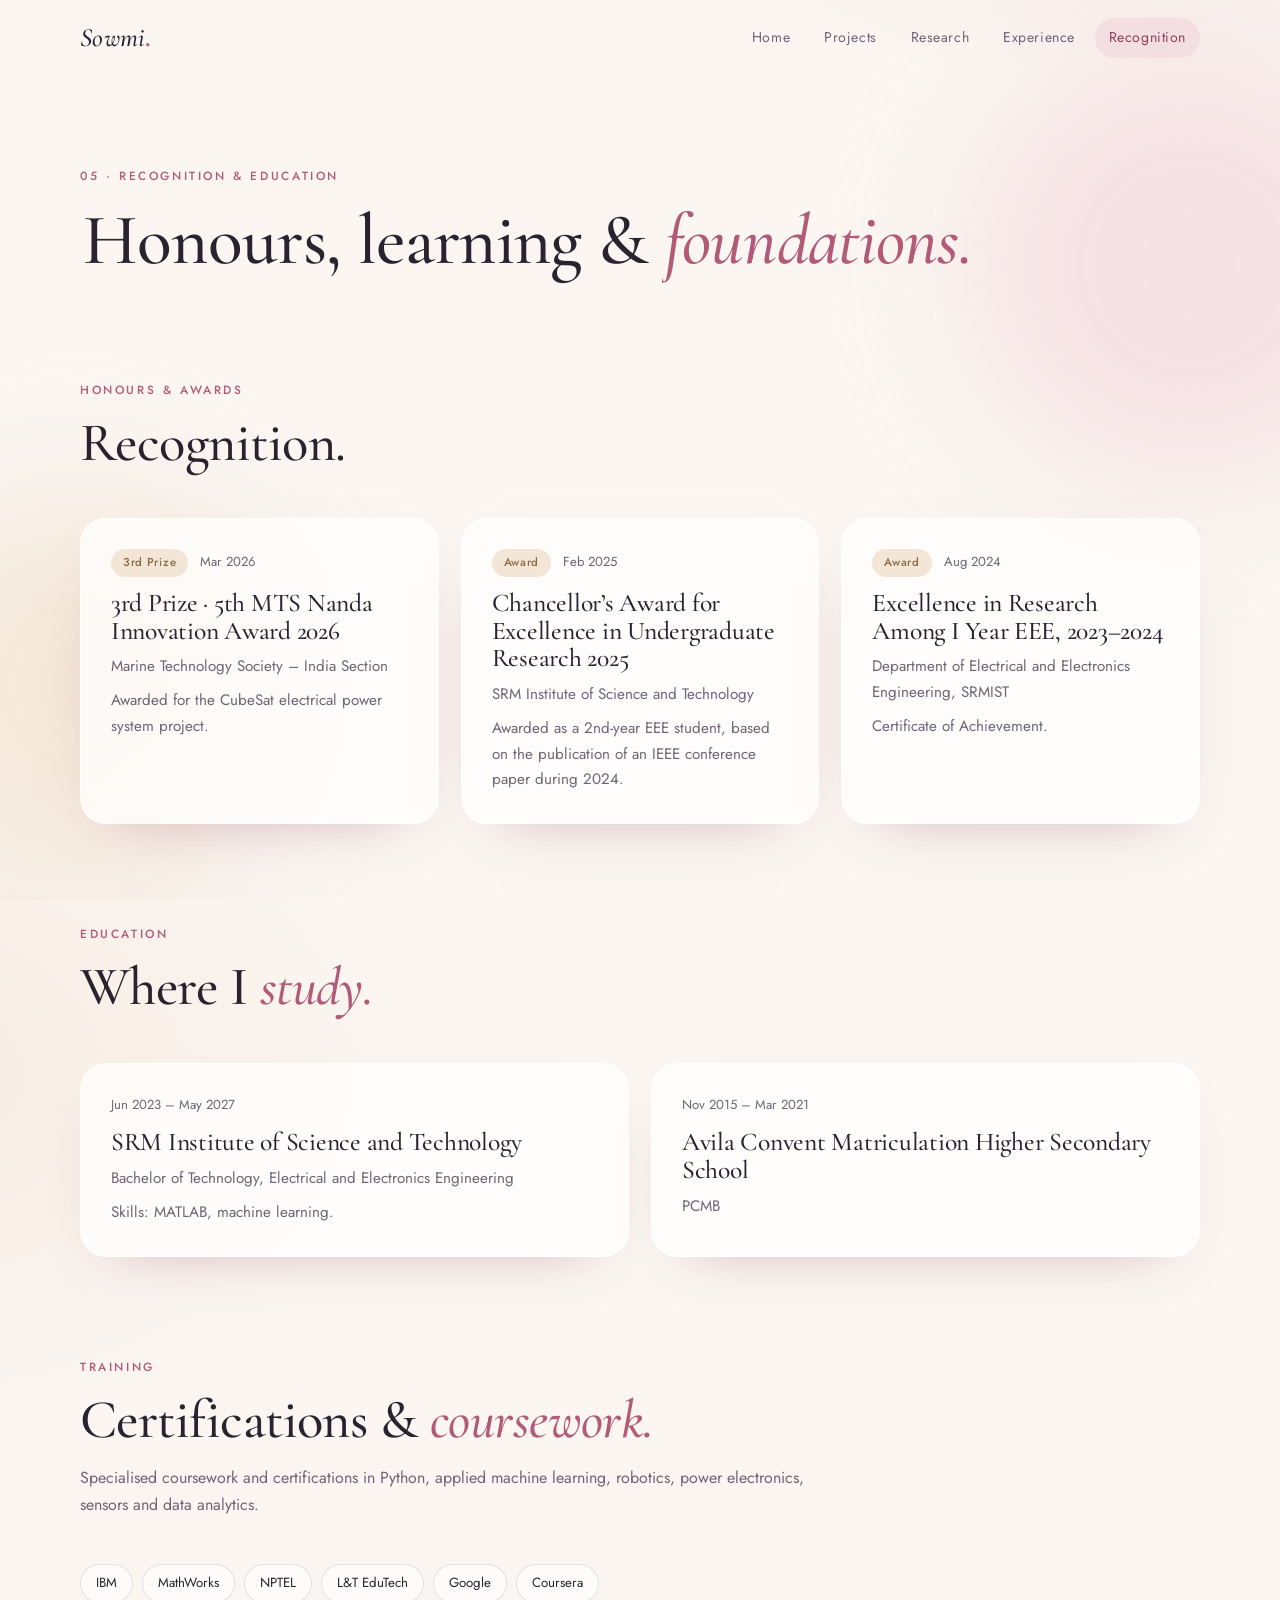
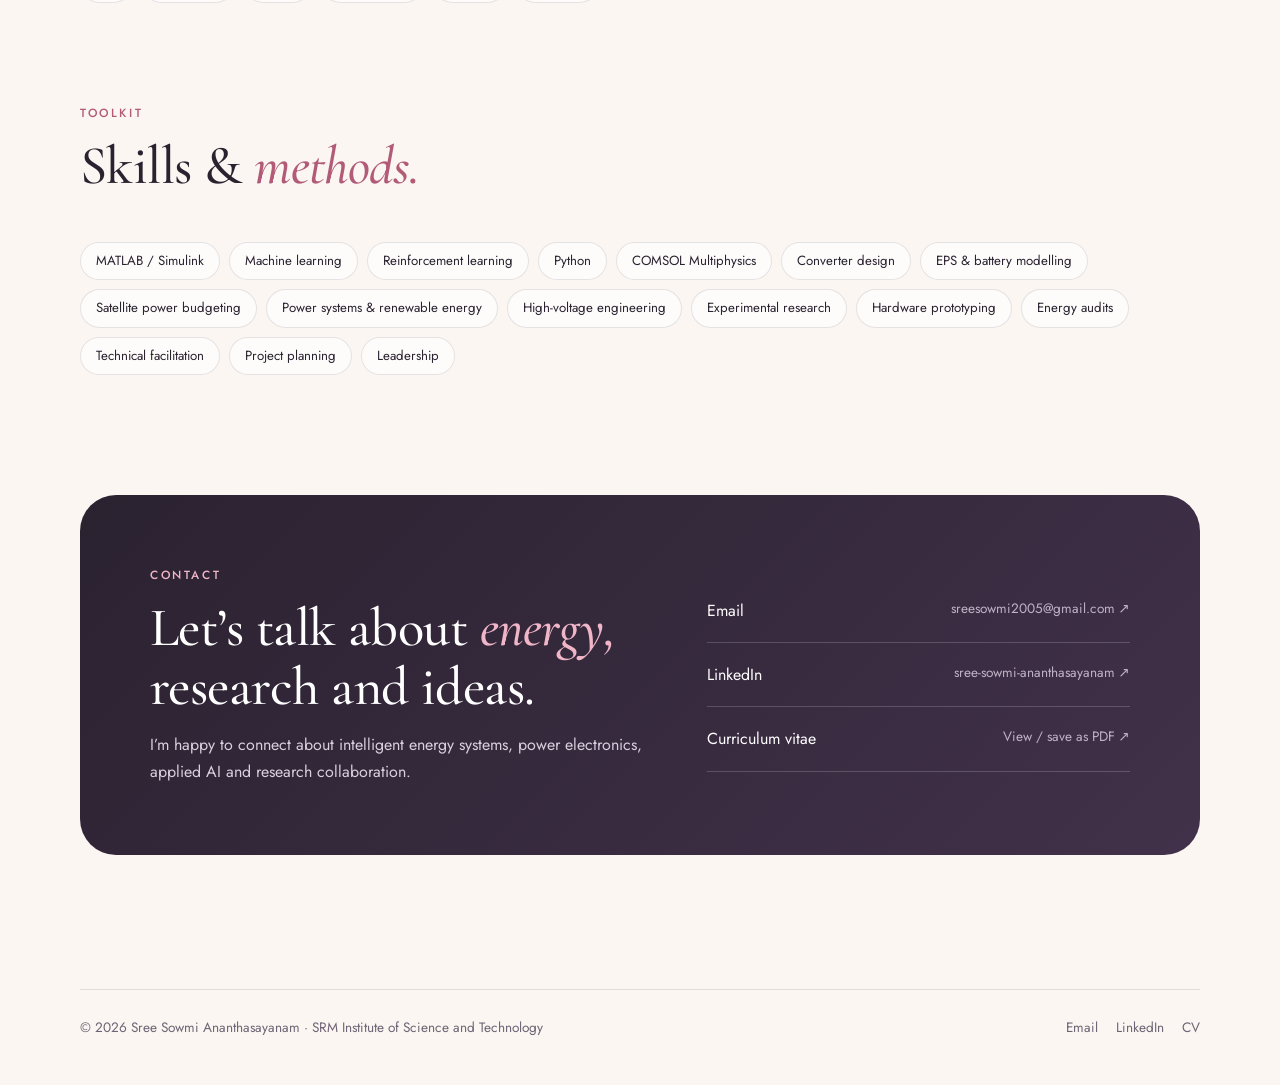
==== recognition.html @ fa970f7a "Add files via upload" ====
<!DOCTYPE html>
<html lang="en">
<head>
<meta charset="UTF-8">
<meta name="viewport" content="width=device-width, initial-scale=1, viewport-fit=cover">
<title>Recognition &amp; Education | Sree Sowmi Ananthasayanam</title>
<meta name="description" content="MTS Nanda Innovation Award, Chancellor’s Award, research excellence, education at SRMIST, and certifications.">
<meta property="og:title" content="Recognition &amp; Education | Sree Sowmi Ananthasayanam">
<meta property="og:description" content="MTS Nanda Innovation Award, Chancellor’s Award, research excellence, education at SRMIST, and certifications.">
<meta property="og:type" content="website">
<meta name="theme-color" content="#fbf6f2">
<link rel="icon" href="data:image/svg+xml,%3Csvg xmlns='http://www.w3.org/2000/svg' viewBox='0 0 64 64'%3E%3Crect width='64' height='64' rx='32' fill='%23f3dfe2'/%3E%3Ctext x='32' y='43' font-family='Georgia,serif' font-style='italic' font-size='30' text-anchor='middle' fill='%238f3f5c'%3ESS%3C/text%3E%3C/svg%3E">
<link rel="preconnect" href="https://fonts.googleapis.com"><link rel="preconnect" href="https://fonts.gstatic.com" crossorigin>
<link rel="stylesheet" href="https://fonts.googleapis.com/css2?family=Cormorant+Garamond:ital,wght@0,400;0,500;0,600;1,400;1,500&family=Jost:wght@300;400;500&display=swap">
<link rel="stylesheet" href="assets/style.css">
<script>document.documentElement.classList.add('js');setTimeout(function(){document.documentElement.classList.add('ready')},2000);</script>
</head>
<body>
<a class="skip" href="#main">Skip to content</a>
<div class="curtain" aria-hidden="true"><span>S.S</span></div>
<div class="progress" aria-hidden="true"></div>
<div class="blobs" aria-hidden="true"><i></i><i></i></div>
<div class="glow" aria-hidden="true"></div>
<header class="site-header">
  <div class="wrap nav">
    <a class="brand" href="index.html" aria-label="Home">Sowmi<b>.</b></a>
    <button class="menu-btn" aria-expanded="false" aria-controls="menu">Menu</button>
    <nav class="menu" id="menu" aria-label="Main"><a href="index.html">Home</a><a href="projects.html">Projects</a><a href="research.html">Research</a><a href="experience.html">Experience</a><a href="recognition.html" aria-current="page">Recognition</a></nav>
  </div>
</header>
<main id="main">

<div class="wrap page-hero"><div class="eyebrow reveal">05 · Recognition &amp; education</div>
<h1 data-split>Honours, learning &amp; <em>foundations.</em></h1></div>
<section style="padding-top:40px"><div class="wrap">
 <div class="sec-head reveal"><div class="eyebrow">Honours &amp; awards</div><h2>Recognition.</h2></div>
 <div class="grid3 reveal-group">
  <div class="reveal"><article class="card" style="height:100%"><div class="meta"><span class="tag gold">3rd Prize</span> &nbsp; Mar 2026</div><h3>3rd Prize · 5th MTS Nanda Innovation Award 2026</h3><p>Marine Technology Society – India Section</p><p style="margin-top:8px">Awarded for the CubeSat electrical power system project.</p></article></div>
  <div class="reveal"><article class="card" style="height:100%"><div class="meta"><span class="tag gold">Award</span> &nbsp; Feb 2025</div><h3>Chancellor’s Award for Excellence in Undergraduate Research 2025</h3><p>SRM Institute of Science and Technology</p><p style="margin-top:8px">Awarded as a 2nd-year EEE student, based on the publication of an IEEE conference paper during 2024.</p></article></div>
  <div class="reveal"><article class="card" style="height:100%"><div class="meta"><span class="tag gold">Award</span> &nbsp; Aug 2024</div><h3>Excellence in Research Among I Year EEE, 2023–2024</h3><p>Department of Electrical and Electronics Engineering, SRMIST</p><p style="margin-top:8px">Certificate of Achievement.</p></article></div>
 </div>
</div></section>
<section style="padding-top:0"><div class="wrap">
 <div class="sec-head reveal"><div class="eyebrow">Education</div><h2>Where I <em>study.</em></h2></div>
 <div class="grid2 reveal-group">
  <div class="reveal"><article class="card" style="height:100%"><div class="meta">Jun 2023 – May 2027</div><h3>SRM Institute of Science and Technology</h3><p>Bachelor of Technology, Electrical and Electronics Engineering</p><p style="margin-top:8px">Skills: MATLAB, machine learning.</p></article></div>
  <div class="reveal"><article class="card" style="height:100%"><div class="meta">Nov 2015 – Mar 2021</div><h3>Avila Convent Matriculation Higher Secondary School</h3><p>PCMB</p></article></div>
 </div>
</div></section>
<section style="padding-top:0"><div class="wrap">
 <div class="sec-head reveal"><div class="eyebrow">Training</div><h2>Certifications &amp; <em>coursework.</em></h2><p>Specialised coursework and certifications in Python, applied machine learning, robotics, power electronics, sensors and data analytics.</p></div>
 <div class="chips reveal"><span class="chip">IBM</span><span class="chip">MathWorks</span><span class="chip">NPTEL</span><span class="chip">L&amp;T EduTech</span><span class="chip">Google</span><span class="chip">Coursera</span></div>
</div></section>
<section style="padding-top:0"><div class="wrap">
 <div class="sec-head reveal"><div class="eyebrow">Toolkit</div><h2>Skills &amp; <em>methods.</em></h2></div>
 <div class="chips reveal"><span class="chip">MATLAB / Simulink</span><span class="chip">Machine learning</span><span class="chip">Reinforcement learning</span><span class="chip">Python</span><span class="chip">COMSOL Multiphysics</span><span class="chip">Converter design</span><span class="chip">EPS &amp; battery modelling</span><span class="chip">Satellite power budgeting</span><span class="chip">Power systems &amp; renewable energy</span><span class="chip">High-voltage engineering</span><span class="chip">Experimental research</span><span class="chip">Hardware prototyping</span><span class="chip">Energy audits</span><span class="chip">Technical facilitation</span><span class="chip">Project planning</span><span class="chip">Leadership</span></div>
</div></section>
<section id="contact" style="padding-top:20px"><div class="wrap"><div class="contact reveal">
<div><div class="eyebrow">Contact</div><h2 style="margin-top:14px">Let’s talk about <em>energy,</em> research and ideas.</h2><p>I’m happy to connect about intelligent energy systems, power electronics, applied AI and research collaboration.</p></div>
<div class="clinks"><a href="mailto:sreesowmi2005@gmail.com">Email <small>sreesowmi2005@gmail.com ↗</small></a><a href="https://www.linkedin.com/in/sree-sowmi-ananthasayanam" target="_blank" rel="noopener noreferrer">LinkedIn <small>sree-sowmi-ananthasayanam ↗</small></a><a href="cv.html">Curriculum vitae <small>View / save as PDF ↗</small></a></div>
</div></div></section>
</main>
<footer><div class="wrap"><span>© <span data-year>2026</span> Sree Sowmi Ananthasayanam · SRM Institute of Science and Technology</span><span><a href="mailto:sreesowmi2005@gmail.com">Email</a><a href="https://www.linkedin.com/in/sree-sowmi-ananthasayanam" target="_blank" rel="noopener noreferrer">LinkedIn</a><a href="cv.html">CV</a></span></div></footer>
<script src="assets/main.js" defer></script>
</body>
</html>
---- assets/style.css ----
/* Sree Sowmi Ananthasayanam — portfolio styles */
:root{
  --bg:#fbf6f2; --bg2:#f5e9e6; --ink:#2b2230; --muted:#6f6475; --rose:#b25b78; --rose-d:#8f3f5c;
  --blush:#f3dfe2; --gold:#c4a07a; --line:rgba(43,34,48,.12); --card:rgba(255,255,255,.74);
  --serif:"Cormorant Garamond",Georgia,"Times New Roman",serif;
  --sans:"Jost",ui-sans-serif,system-ui,-apple-system,"Segoe UI",sans-serif;
  --ease:cubic-bezier(.22,.8,.24,1);
}
*{box-sizing:border-box}
html{-webkit-text-size-adjust:100%}
html:not(.smooth){scroll-behavior:smooth}
html{scroll-padding-top:96px}
body{margin:0;background:var(--bg);color:var(--ink);font-family:var(--sans);font-weight:400;line-height:1.7;overflow-x:hidden;
  background-image:radial-gradient(1000px 600px at 90% -10%,rgba(243,223,226,.9),transparent 60%),radial-gradient(900px 600px at -10% 40%,rgba(246,233,222,.9),transparent 60%)}
img{max-width:100%;display:block}
a{color:inherit;text-decoration:none}
a:hover{color:var(--rose)}
:focus-visible{outline:2px solid var(--rose);outline-offset:3px;border-radius:4px}
::selection{background:var(--blush);color:var(--rose-d)}
.skip{position:absolute;left:-999px;top:8px;background:var(--ink);color:#fff;padding:8px 14px;z-index:100;border-radius:6px}
.skip:focus{left:8px;color:#fff}
.wrap{width:min(1120px,calc(100% - 48px));margin:0 auto;position:relative;z-index:2}

/* ambient layers */
.blobs{position:fixed;inset:0;z-index:0;pointer-events:none;overflow:hidden}
.blobs i{position:absolute;border-radius:50%;filter:blur(70px);opacity:.55;will-change:transform}
.blobs i:nth-child(1){width:420px;height:420px;background:#f1cfd8;top:6%;right:-120px}
.blobs i:nth-child(2){width:360px;height:360px;background:#efdcc6;bottom:4%;left:-100px}
.glow{position:fixed;left:0;top:0;width:420px;height:420px;margin:-210px 0 0 -210px;border-radius:50%;pointer-events:none;z-index:1;
  background:radial-gradient(circle,rgba(178,91,120,.13),transparent 65%);opacity:0;transition:opacity .6s;will-change:transform}
html.pointer .glow{opacity:1}
.progress{position:fixed;left:0;top:0;height:3px;width:100%;background:linear-gradient(90deg,var(--rose),var(--gold));transform:scaleX(0);transform-origin:left;z-index:60}
.curtain{position:fixed;inset:0;z-index:200;background:var(--blush);display:grid;place-items:center;opacity:0;pointer-events:none;transition:opacity .6s var(--ease)}
.curtain span{font:italic 500 3rem var(--serif);color:var(--rose-d);letter-spacing:.04em}
html.js:not(.ready) .curtain,html.leaving .curtain{opacity:1;pointer-events:all}

/* header */
.site-header{position:fixed;top:0;left:0;right:0;z-index:50;transition:transform .6s var(--ease),background .4s,box-shadow .4s}
.site-header.solid{background:rgba(251,246,242,.82);backdrop-filter:blur(16px);box-shadow:0 1px 0 var(--line)}
.site-header.hide{transform:translateY(-100%)}
.nav{height:76px;display:flex;align-items:center;justify-content:space-between;gap:24px}
.brand{font:italic 500 1.65rem var(--serif);letter-spacing:.01em}
.brand b{font-style:normal;color:var(--rose)}
.menu{display:flex;gap:6px}
.menu a{position:relative;padding:8px 14px;font-size:.88rem;letter-spacing:.04em;color:var(--muted);border-radius:999px;transition:color .3s,background .3s}
.menu a:hover{color:var(--rose-d);background:rgba(243,223,226,.6)}
.menu a[aria-current="page"]{color:var(--rose-d);background:var(--blush)}
.menu-btn{display:none;background:none;border:1px solid var(--line);border-radius:999px;padding:8px 16px;font:inherit;font-size:.85rem;color:var(--ink);cursor:pointer}

main{position:relative;z-index:2;padding-top:76px}

/* type */
.eyebrow{font-size:.74rem;letter-spacing:.22em;text-transform:uppercase;color:var(--rose);font-weight:500}
h1,h2,h3{font-family:var(--serif);font-weight:500;line-height:1.08;letter-spacing:-.01em;margin:0}
h1{font-size:clamp(2.7rem,5.8vw,4.8rem);word-spacing:-.07em}
h2{font-size:clamp(2.1rem,4.4vw,3.4rem)}
h3{font-size:1.6rem}
em{font-style:italic;color:var(--rose)}
p{margin:0}
.lead{font-size:1.12rem;color:#4a3f50;max-width:620px;line-height:1.85}
.muted{color:var(--muted)}
.w{display:inline-block;overflow:hidden;vertical-align:bottom;padding:0 .04em .14em;margin-bottom:-.14em}
.w>span{display:inline-block}
html.js .w>span{transform:translateY(112%);transition:transform 1.2s var(--ease);transition-delay:calc(var(--i)*80ms + .45s)}
html.ready .w>span{transform:none}

/* reveal */
html.js .reveal{opacity:0;transform:translateY(34px);transition:opacity 1.1s var(--ease),transform 1.1s var(--ease);transition-delay:var(--d,0s)}
html.js .reveal.in{opacity:1;transform:none}

/* buttons */
.btn{display:inline-flex;align-items:center;gap:8px;padding:13px 24px;border-radius:999px;border:1px solid var(--ink);font-size:.9rem;font-weight:500;letter-spacing:.03em;background:transparent;transition:background .35s,color .35s,border-color .35s,box-shadow .35s;cursor:pointer;font-family:inherit;color:var(--ink)}
.btn:hover{background:var(--ink);color:#fff}
.btn.primary{background:var(--rose);border-color:var(--rose);color:#fff}
.btn.primary:hover{background:var(--rose-d);border-color:var(--rose-d);box-shadow:0 10px 30px -10px rgba(143,63,92,.55)}
.actions{display:flex;flex-wrap:wrap;gap:12px;margin-top:34px}
.chips{display:flex;flex-wrap:wrap;gap:9px}
.chip{padding:7px 15px;border-radius:999px;background:rgba(255,255,255,.7);border:1px solid var(--line);font-size:.83rem;transition:background .3s,border-color .3s,transform .3s}
.chip:hover{background:var(--blush);border-color:rgba(178,91,120,.4);transform:translateY(-2px)}
.tag{display:inline-block;padding:4px 12px;border-radius:999px;background:var(--blush);color:var(--rose-d);font-size:.72rem;letter-spacing:.06em;font-weight:500}
.tag.gold{background:#f3e6d6;color:#8a6a45}
.tag.ok{background:#e4efe6;color:#3f6a4a}

/* hero */
.hero{display:grid;grid-template-columns:minmax(0,1.3fr) minmax(280px,.7fr);gap:70px;align-items:center;min-height:calc(100vh - 76px);padding:50px 0 70px}
.hero h1{margin:20px 0 26px}
.hero .chips{margin-top:26px}
.portrait-wrap{position:relative;justify-self:center;width:min(100%,380px)}
.portrait{position:relative;aspect-ratio:4/5.2;border-radius:999px 999px 28px 28px;overflow:hidden;background:var(--blush);box-shadow:0 40px 80px -30px rgba(143,63,92,.45)}
.portrait img{width:100%;height:100%;object-fit:cover;object-position:center 28%;transform:scale(1.06);transition:transform 1.4s var(--ease)}
.portrait-wrap:hover .portrait img{transform:scale(1.0)}
.portrait-wrap:before{content:"";position:absolute;inset:-14px -14px 14px 14px;border:1px solid var(--rose);border-radius:999px 999px 28px 28px;opacity:.45;transition:transform .8s var(--ease)}
.portrait-wrap:hover:before{transform:translate(-8px,8px)}
.fallback{display:none;position:absolute;inset:0;place-items:center;font:italic 4rem var(--serif);color:var(--rose-d)}
.badge{position:absolute;left:-26px;bottom:34px;background:rgba(255,255,255,.9);backdrop-filter:blur(10px);border-radius:16px;padding:12px 18px;font-size:.8rem;box-shadow:0 18px 40px -20px rgba(43,34,48,.35);line-height:1.4}
.badge b{display:block;font:italic 500 1.2rem var(--serif);color:var(--rose-d)}
.scroll-hint{position:absolute;left:50%;bottom:18px;font-size:.7rem;letter-spacing:.24em;text-transform:uppercase;color:var(--muted);transform:translateX(-50%)}

/* marquee */
.marquee{border-block:1px solid var(--line);overflow:hidden;white-space:nowrap;padding:18px 0;position:relative;z-index:2;background:rgba(255,255,255,.4)}
.marquee div{display:inline-block;animation:slide 38s linear infinite;font:italic 400 1.7rem var(--serif);color:var(--rose-d)}
.marquee span{margin:0 26px;color:var(--gold)}
@keyframes slide{to{transform:translateX(-50%)}}

/* sections */
section{padding:100px 0}
.sec-head{display:flex;flex-direction:column;gap:14px;margin-bottom:46px;max-width:760px}
.sec-head p{color:var(--muted)}
.page-hero{padding:90px 0 40px}
.page-hero h1{margin:16px 0 20px;font-size:clamp(2.6rem,5.6vw,4.6rem)}
.stats{display:grid;grid-template-columns:repeat(4,1fr);gap:18px}
.stat{padding:28px 24px;border-radius:24px;background:var(--card);border:1px solid rgba(255,255,255,.9);box-shadow:0 20px 50px -34px rgba(143,63,92,.5)}
.stat b{display:block;font:500 3.2rem/1 var(--serif);color:var(--rose-d)}
.stat span{display:block;margin-top:10px;font-size:.85rem;color:var(--muted);line-height:1.5}
.pull{font:italic 400 clamp(1.7rem,3.4vw,2.7rem)/1.35 var(--serif);max-width:900px;color:var(--ink)}
.pull:before{content:"“";display:block;font-size:4rem;line-height:.6;color:var(--rose);opacity:.6}
.split{display:grid;grid-template-columns:1fr 1fr;gap:60px;align-items:start}

/* cards */
.card{background:var(--card);border:1px solid rgba(255,255,255,.9);border-radius:26px;padding:30px;box-shadow:0 24px 60px -40px rgba(143,63,92,.5);transition:transform .5s var(--ease),box-shadow .5s}
.card:hover{transform:translateY(-4px);box-shadow:0 30px 70px -36px rgba(143,63,92,.6)}
.card h3{margin:12px 0 10px}
.card p,.card li{color:var(--muted);font-size:.95rem}
.card ul{margin:12px 0 0;padding-left:18px}
.card li{margin:5px 0}
.grid2{display:grid;grid-template-columns:repeat(2,1fr);gap:22px}
.grid3{display:grid;grid-template-columns:repeat(3,1fr);gap:22px}
.mini{font-size:.7rem;letter-spacing:.18em;text-transform:uppercase;color:var(--rose);font-weight:500}
.meta{font-size:.82rem;color:var(--muted)}
.links{display:flex;flex-wrap:wrap;gap:10px;margin-top:18px}
.links a{font-size:.85rem;border-bottom:1px solid rgba(178,91,120,.45);padding-bottom:2px;color:var(--rose-d)}
.links a:hover{color:var(--ink);border-color:var(--ink)}

/* project cards */
.pgrid{display:grid;grid-template-columns:repeat(2,1fr);gap:26px}
.pcard{display:flex;flex-direction:column;height:100%;border-radius:28px;overflow:hidden;background:var(--card);border:1px solid rgba(255,255,255,.9);box-shadow:0 24px 60px -40px rgba(143,63,92,.55);transform-style:preserve-3d;transition:transform .35s var(--ease),box-shadow .5s;position:relative}
.pcard:hover{box-shadow:0 36px 80px -36px rgba(143,63,92,.7);color:inherit}
.pcard:after{content:"";position:absolute;inset:0;pointer-events:none;background:radial-gradient(260px circle at var(--mx,50%) var(--my,0%),rgba(255,255,255,.55),transparent 60%);opacity:0;transition:opacity .4s}
.pcard:hover:after{opacity:1}
.pthumb{position:relative;aspect-ratio:16/9;background:linear-gradient(135deg,#f3dfe2,#f4e8d8);overflow:hidden;display:grid;place-items:center}
.pthumb img{position:absolute;inset:0;width:100%;height:100%;object-fit:cover;transition:transform 1.2s var(--ease)}
.pcard:hover .pthumb img{transform:scale(1.06)}
.pnum{font:italic 400 5rem/1 var(--serif);color:rgba(143,63,92,.35)}
.pthumb.has-img .pnum{display:none}
.pbody{padding:26px 28px 30px;display:flex;flex-direction:column;gap:10px;flex:1}
.pmeta{display:flex;flex-wrap:wrap;gap:10px;align-items:center;font-size:.8rem;color:var(--muted)}
.pbody h3{font-size:1.75rem}
.pbody p{color:var(--muted);font-size:.95rem}
.more{margin-top:auto;padding-top:8px;color:var(--rose-d);font-size:.88rem;font-weight:500;transition:letter-spacing .4s}
.pcard:hover .more{letter-spacing:.06em}

/* project page */
.crumb{font-size:.85rem;color:var(--muted);display:inline-flex;gap:8px;align-items:center}
.proj-hero{padding:80px 0 30px}
.proj-hero h1{font-size:clamp(2.4rem,5.4vw,4.4rem);margin:18px 0 20px;max-width:900px}
.proj-grid{display:grid;grid-template-columns:minmax(0,1fr) 320px;gap:60px;align-items:start;padding:30px 0 60px}
.prose h2{font-size:2rem;margin:46px 0 14px}
.prose h2:first-child{margin-top:0}
.prose p{color:#4a3f50;max-width:660px;margin-bottom:12px}
.prose ul{padding:0;margin:0;list-style:none;max-width:660px}
.prose li{position:relative;padding:12px 0 12px 28px;border-bottom:1px solid var(--line);color:#4a3f50}
.prose li:before{content:"";position:absolute;left:4px;top:1.2em;width:8px;height:8px;border-radius:50%;background:var(--rose);opacity:.7}
.facts{position:sticky;top:100px;padding:28px;border-radius:26px;background:var(--card);border:1px solid rgba(255,255,255,.9);box-shadow:0 24px 60px -40px rgba(143,63,92,.5);display:grid;gap:18px}
.facts div b{display:block;font-size:.68rem;letter-spacing:.18em;text-transform:uppercase;color:var(--rose);font-weight:500;margin-bottom:4px}
.facts div span,.facts div a{font-size:.93rem}
.gallery{display:grid;grid-template-columns:repeat(auto-fill,minmax(260px,1fr));gap:16px;margin-top:10px}
.gallery figure{margin:0;border-radius:20px;overflow:hidden;cursor:zoom-in;background:var(--blush);aspect-ratio:4/3}
.gallery img{width:100%;height:100%;object-fit:cover;transition:transform 1s var(--ease)}
.gallery figure:hover img{transform:scale(1.07)}
.lightbox{position:fixed;inset:0;z-index:150;background:rgba(43,34,48,.88);display:grid;place-items:center;padding:30px;cursor:zoom-out;opacity:0;pointer-events:none;transition:opacity .4s}
.lightbox.open{opacity:1;pointer-events:all}
.lightbox img{max-height:88vh;max-width:92vw;border-radius:14px}
.pager{display:grid;grid-template-columns:1fr 1fr;gap:22px;padding:30px 0 100px}
.pager a{padding:28px;border-radius:24px;background:var(--card);border:1px solid rgba(255,255,255,.9);display:flex;flex-direction:column;gap:6px;transition:transform .5s var(--ease),background .3s}
.pager a:hover{transform:translateY(-4px);background:var(--blush);color:inherit}
.pager a:last-child{text-align:right}
.pager small{font-size:.7rem;letter-spacing:.18em;text-transform:uppercase;color:var(--rose)}
.pager span{font:500 1.5rem/1.2 var(--serif)}

/* timeline */
.tl{position:relative;padding-left:44px}
.tl:before,.tl:after{content:"";position:absolute;left:11px;top:6px;bottom:6px;width:2px;background:var(--line)}
.tl:after{background:linear-gradient(var(--rose),var(--gold));transform:scaleY(var(--p,0));transform-origin:top}
.tl-item{position:relative;margin-bottom:26px}
.tl-item:before{content:"";position:absolute;left:-41px;top:34px;width:12px;height:12px;border-radius:50%;background:var(--bg);border:2px solid var(--rose)}
.tl-item.in:before{background:var(--rose)}
.tl-item .roles{display:grid;gap:4px;margin:8px 0 6px}
.tl-item .roles div{display:flex;justify-content:space-between;gap:16px;font-size:.88rem;color:var(--muted);border-bottom:1px dashed var(--line);padding:3px 0}
.tl-item .roles b{color:var(--ink);font-weight:500}
.group-label{font:italic 500 2rem var(--serif);margin:56px 0 24px;color:var(--rose-d)}
.group-label:first-child{margin-top:0}

/* contact + footer */
.contact{background:linear-gradient(135deg,#2b2230,#41314a);color:#fff;border-radius:36px;padding:clamp(34px,6vw,70px);display:grid;grid-template-columns:1.1fr .9fr;gap:40px}
.contact h2{color:#fff}
.contact em{color:#f0b6c8}
.contact p{color:#d9cfdd;margin-top:14px}
.contact .eyebrow{color:#f0b6c8}
.clinks{display:flex;flex-direction:column;justify-content:center}
.clinks a{display:flex;justify-content:space-between;gap:14px;padding:18px 0;border-bottom:1px solid rgba(255,255,255,.18);transition:padding .4s var(--ease),color .3s}
.clinks a:hover{padding-left:12px;color:#f0b6c8}
.clinks small{color:#bfb2c6;font-size:.85rem}
footer{position:relative;z-index:2;padding:34px 0 46px;color:var(--muted);font-size:.85rem}
footer .wrap{display:flex;justify-content:space-between;gap:20px;flex-wrap:wrap;border-top:1px solid var(--line);padding-top:26px}
footer a{margin-left:18px}

/* mobile */
@media (max-width:900px){
  .hero{grid-template-columns:1fr;gap:50px;min-height:0;padding-top:30px}
  .portrait-wrap{width:min(78%,320px)}
  .badge{left:-8px}
  .scroll-hint{display:none}
  .stats{grid-template-columns:repeat(2,1fr)}
  .split,.grid2,.grid3,.pgrid,.contact,.proj-grid,.pager{grid-template-columns:1fr}
  .facts{position:static}
  section{padding:70px 0}
  .menu-btn{display:block}
  .menu{position:fixed;inset:76px 0 auto 0;flex-direction:column;background:rgba(251,246,242,.97);backdrop-filter:blur(16px);padding:14px 24px 24px;gap:2px;transform:translateY(-130%);transition:transform .6s var(--ease);border-bottom:1px solid var(--line)}
  .menu.open{transform:none}
  .menu a{padding:14px 16px;font-size:1rem}
  .pager a:last-child{text-align:left}
}
@media (prefers-reduced-motion:reduce){
  *,*:before,*:after{animation:none!important;transition-duration:.01ms!important;transition-delay:0s!important}
  html.js .reveal,html.js .w>span{opacity:1;transform:none}
}
@media print{
  .site-header,.blobs,.glow,.progress,.curtain,.marquee,footer,.no-print{display:none!important}
  body{background:#fff}
}
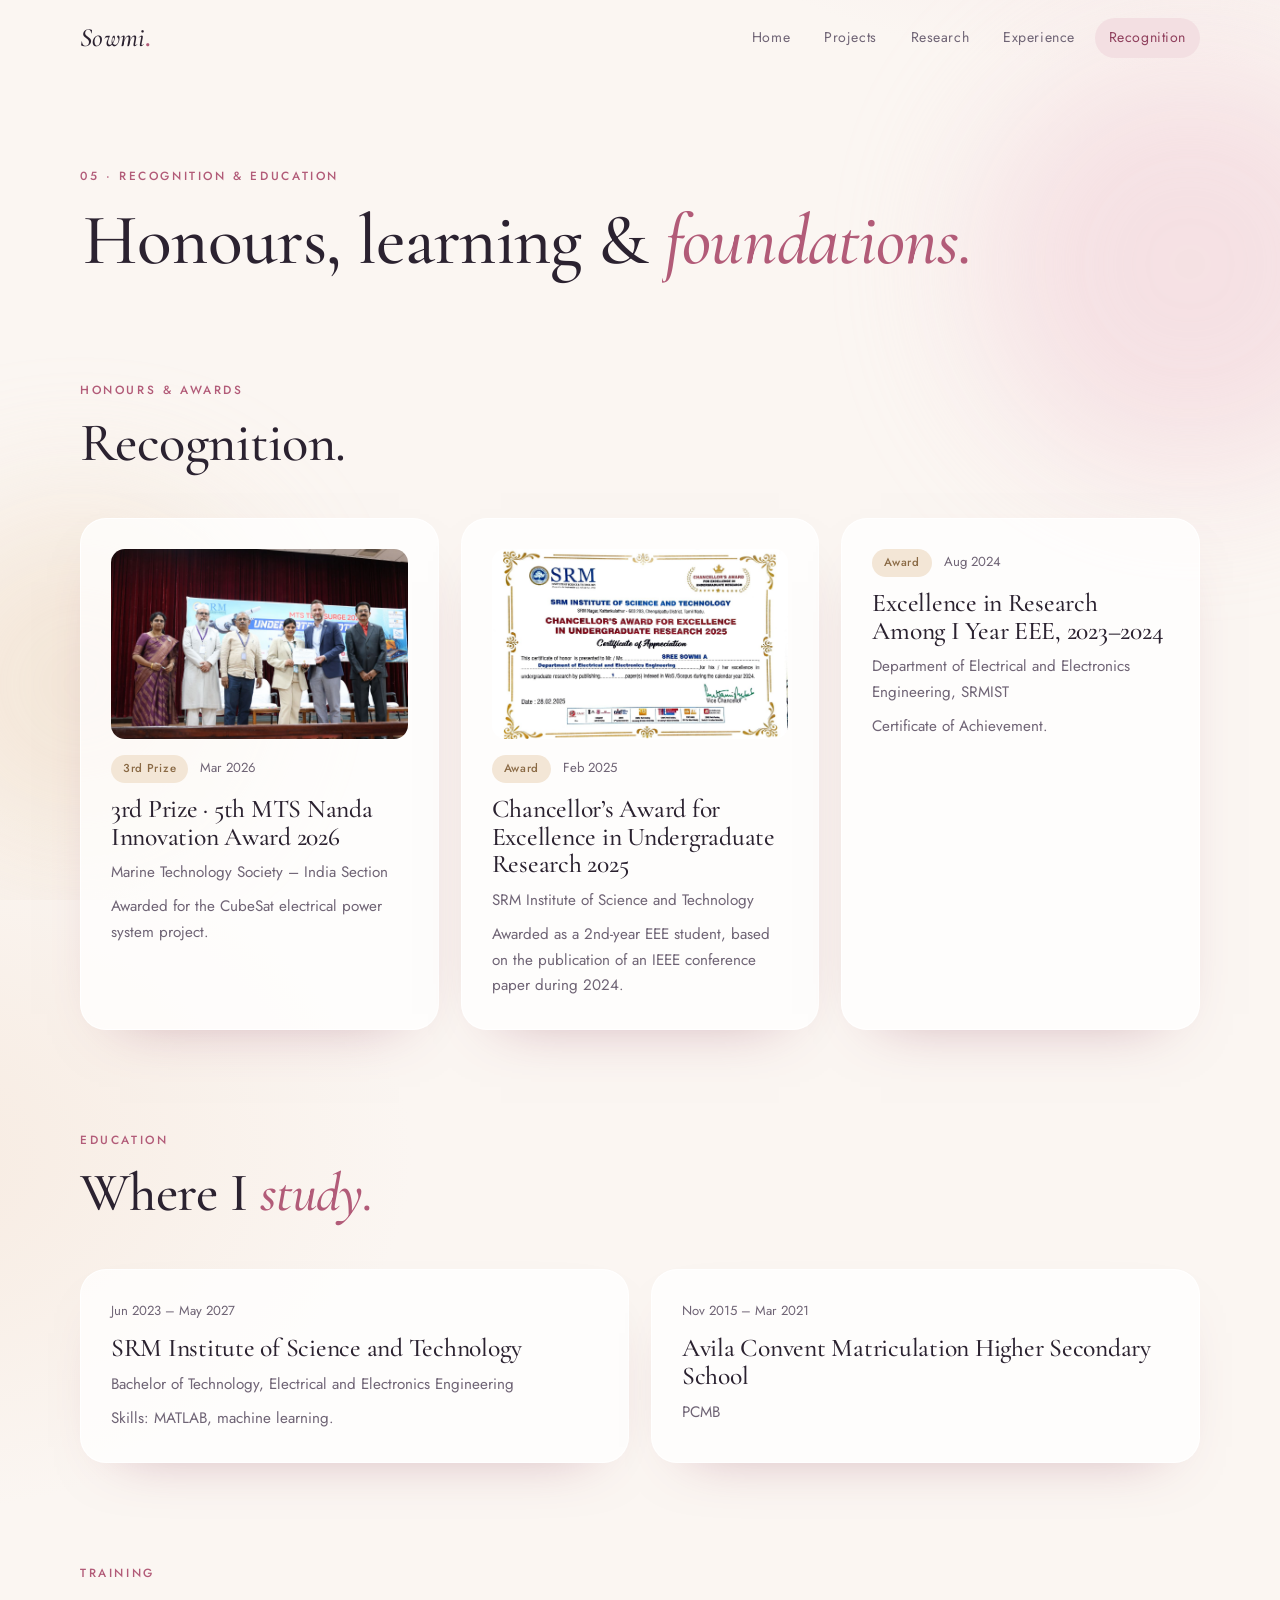
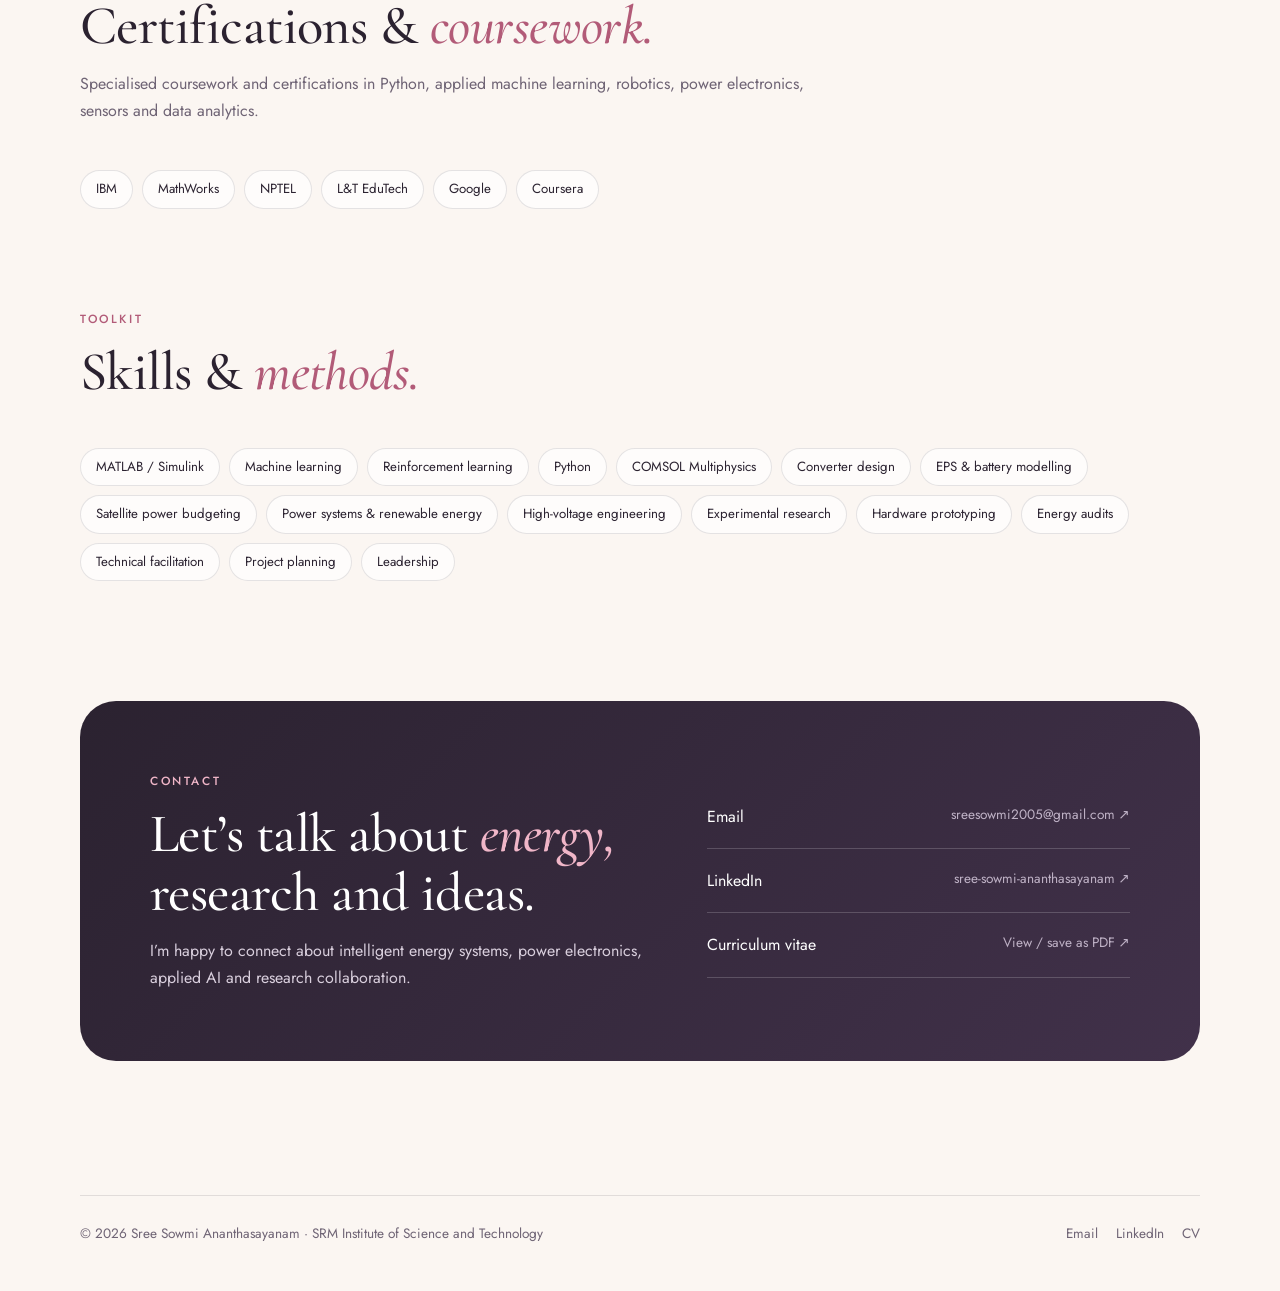
==== commit 639aa73a: "Update recognition.html" ====
--- a/recognition.html
+++ b/recognition.html
@@ -35,9 +35,33 @@
 <section style="padding-top:40px"><div class="wrap">
  <div class="sec-head reveal"><div class="eyebrow">Honours &amp; awards</div><h2>Recognition.</h2></div>
  <div class="grid3 reveal-group">
-  <div class="reveal"><article class="card" style="height:100%"><div class="meta"><span class="tag gold">3rd Prize</span> &nbsp; Mar 2026</div><h3>3rd Prize · 5th MTS Nanda Innovation Award 2026</h3><p>Marine Technology Society – India Section</p><p style="margin-top:8px">Awarded for the CubeSat electrical power system project.</p></article></div>
-  <div class="reveal"><article class="card" style="height:100%"><div class="meta"><span class="tag gold">Award</span> &nbsp; Feb 2025</div><h3>Chancellor’s Award for Excellence in Undergraduate Research 2025</h3><p>SRM Institute of Science and Technology</p><p style="margin-top:8px">Awarded as a 2nd-year EEE student, based on the publication of an IEEE conference paper during 2024.</p></article></div>
-  <div class="reveal"><article class="card" style="height:100%"><div class="meta"><span class="tag gold">Award</span> &nbsp; Aug 2024</div><h3>Excellence in Research Among I Year EEE, 2023–2024</h3><p>Department of Electrical and Electronics Engineering, SRMIST</p><p style="margin-top:8px">Certificate of Achievement.</p></article></div>
+  <div class="reveal">
+    <article class="card" style="height:100%; display:flex; flex-direction:column;">
+      <img src="images/award-mts-2026.jpg" alt="5th MTS Nanda Innovation Award 2026" style="width:100%; height:190px; object-fit:cover; border-radius:14px; margin-bottom:16px; display:block;" onerror="this.style.display='none'">
+      <div class="meta"><span class="tag gold">3rd Prize</span> &nbsp; Mar 2026</div>
+      <h3>3rd Prize · 5th MTS Nanda Innovation Award 2026</h3>
+      <p>Marine Technology Society – India Section</p>
+      <p style="margin-top:8px">Awarded for the CubeSat electrical power system project.</p>
+    </article>
+  </div>
+  <div class="reveal">
+    <article class="card" style="height:100%; display:flex; flex-direction:column;">
+      <img src="images/award-chancellor-2025.jpg" alt="Chancellor’s Award for Excellence in Undergraduate Research 2025" style="width:100%; height:190px; object-fit:cover; border-radius:14px; margin-bottom:16px; display:block;" onerror="this.style.display='none'">
+      <div class="meta"><span class="tag gold">Award</span> &nbsp; Feb 2025</div>
+      <h3>Chancellor’s Award for Excellence in Undergraduate Research 2025</h3>
+      <p>SRM Institute of Science and Technology</p>
+      <p style="margin-top:8px">Awarded as a 2nd-year EEE student, based on the publication of an IEEE conference paper during 2024.</p>
+    </article>
+  </div>
+  <div class="reveal">
+    <article class="card" style="height:100%; display:flex; flex-direction:column;">
+      <img src="images/award-eee-2024.jpg" alt="Excellence in Research Among I Year EEE" style="width:100%; height:190px; object-fit:cover; border-radius:14px; margin-bottom:16px; display:block;" onerror="this.style.display='none'">
+      <div class="meta"><span class="tag gold">Award</span> &nbsp; Aug 2024</div>
+      <h3>Excellence in Research Among I Year EEE, 2023–2024</h3>
+      <p>Department of Electrical and Electronics Engineering, SRMIST</p>
+      <p style="margin-top:8px">Certificate of Achievement.</p>
+    </article>
+  </div>
  </div>
 </div></section>
 <section style="padding-top:0"><div class="wrap">
